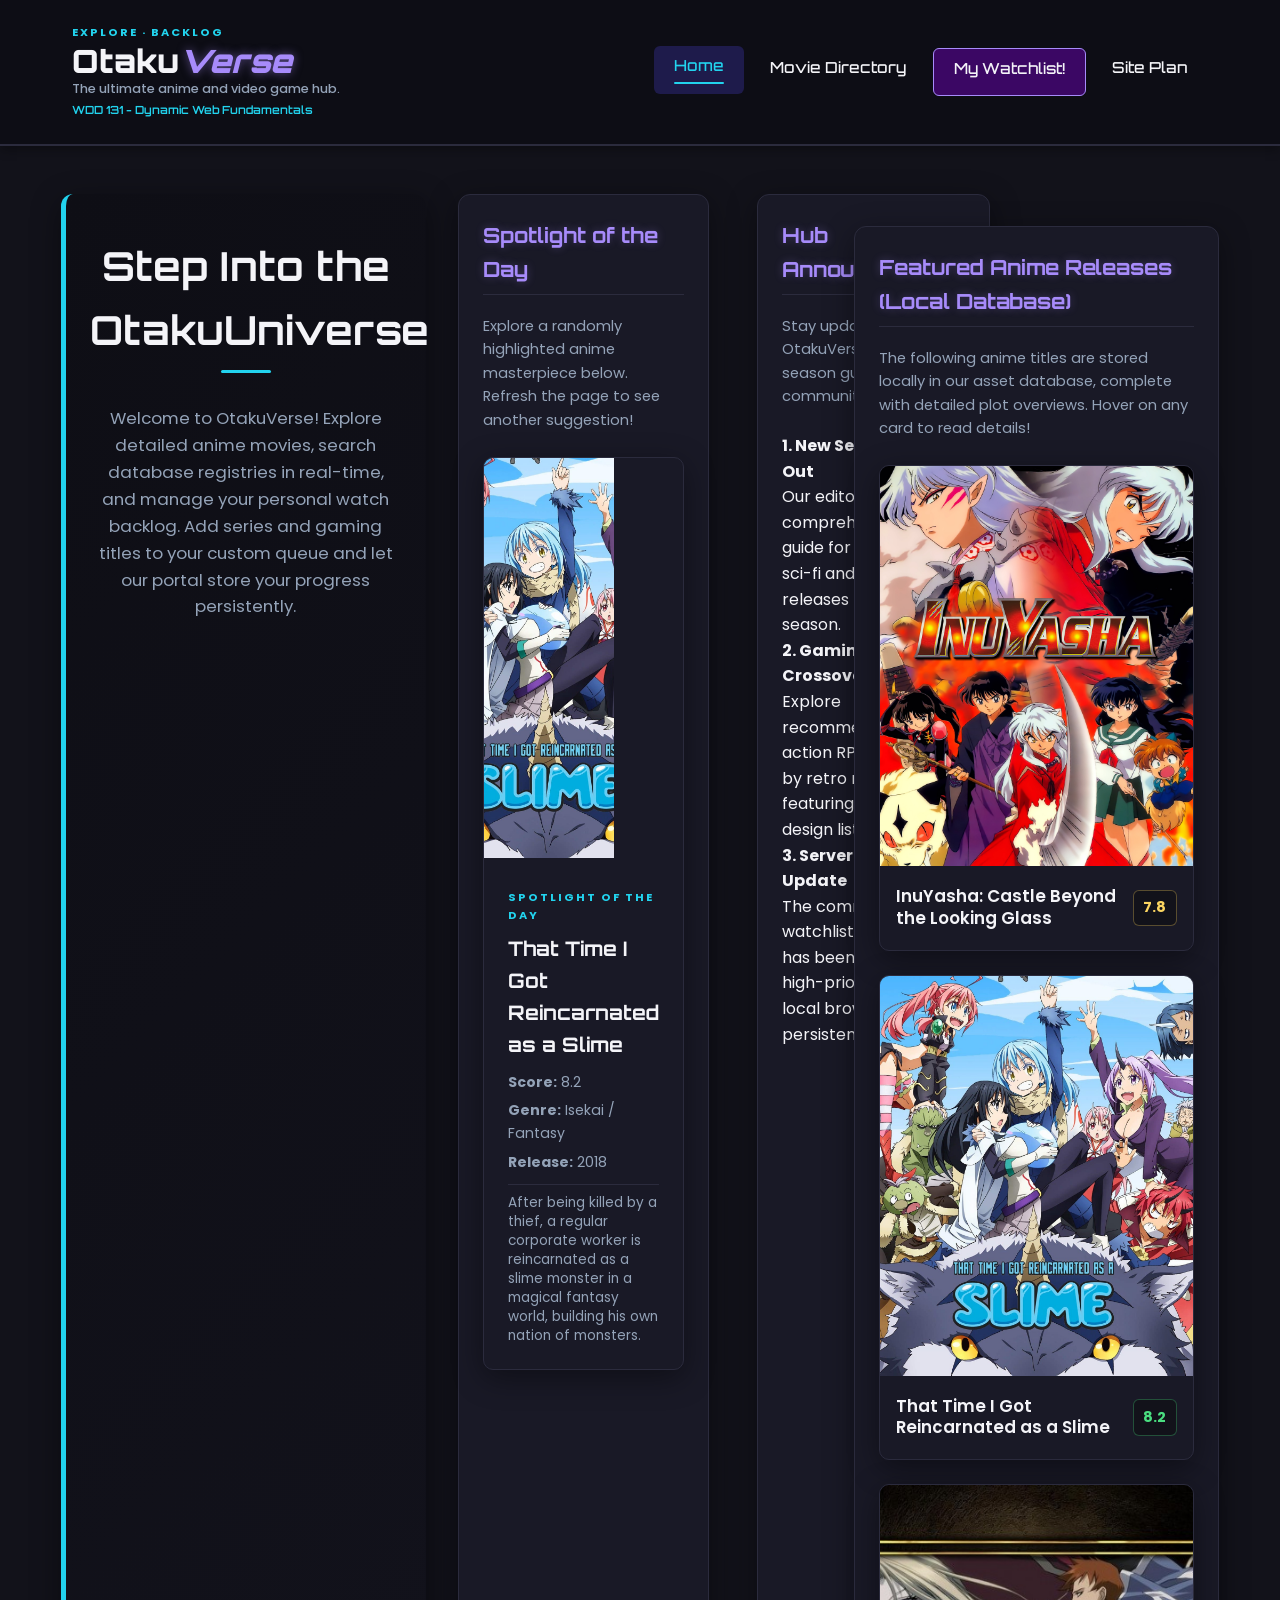
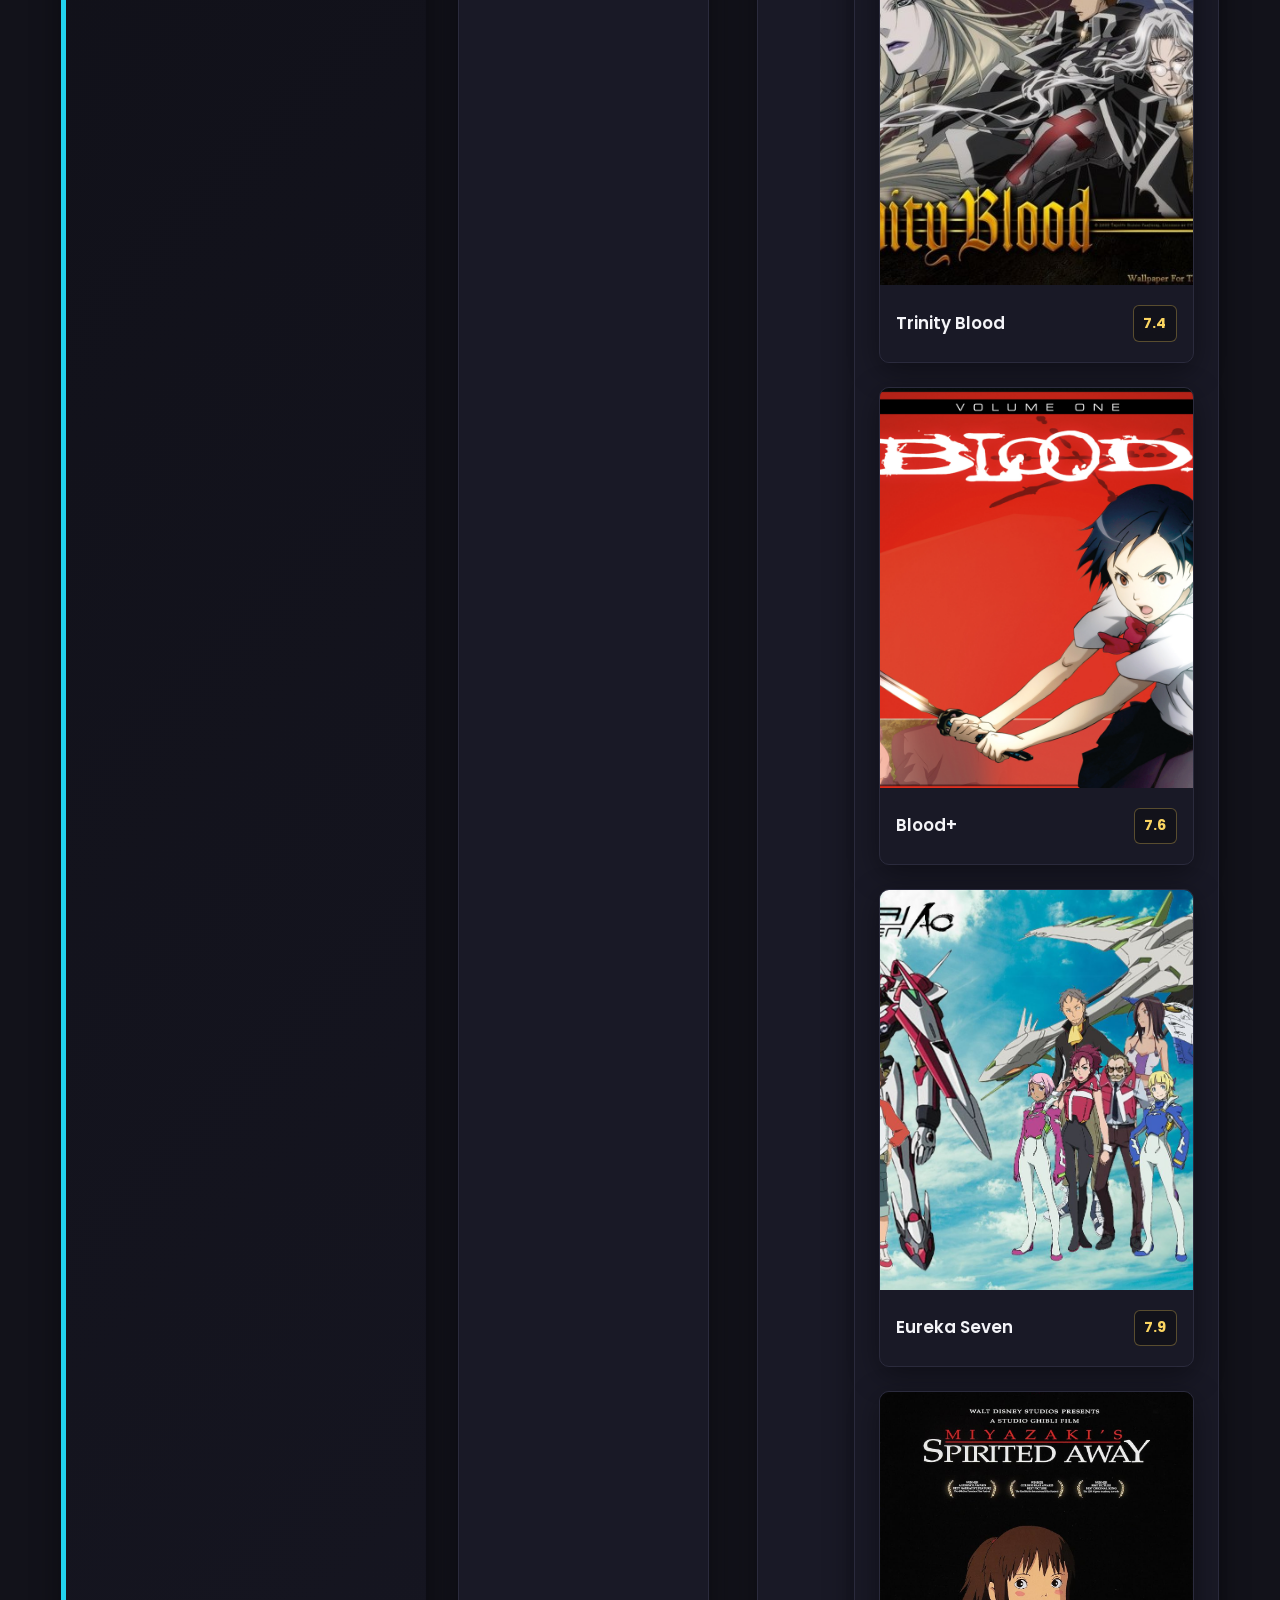
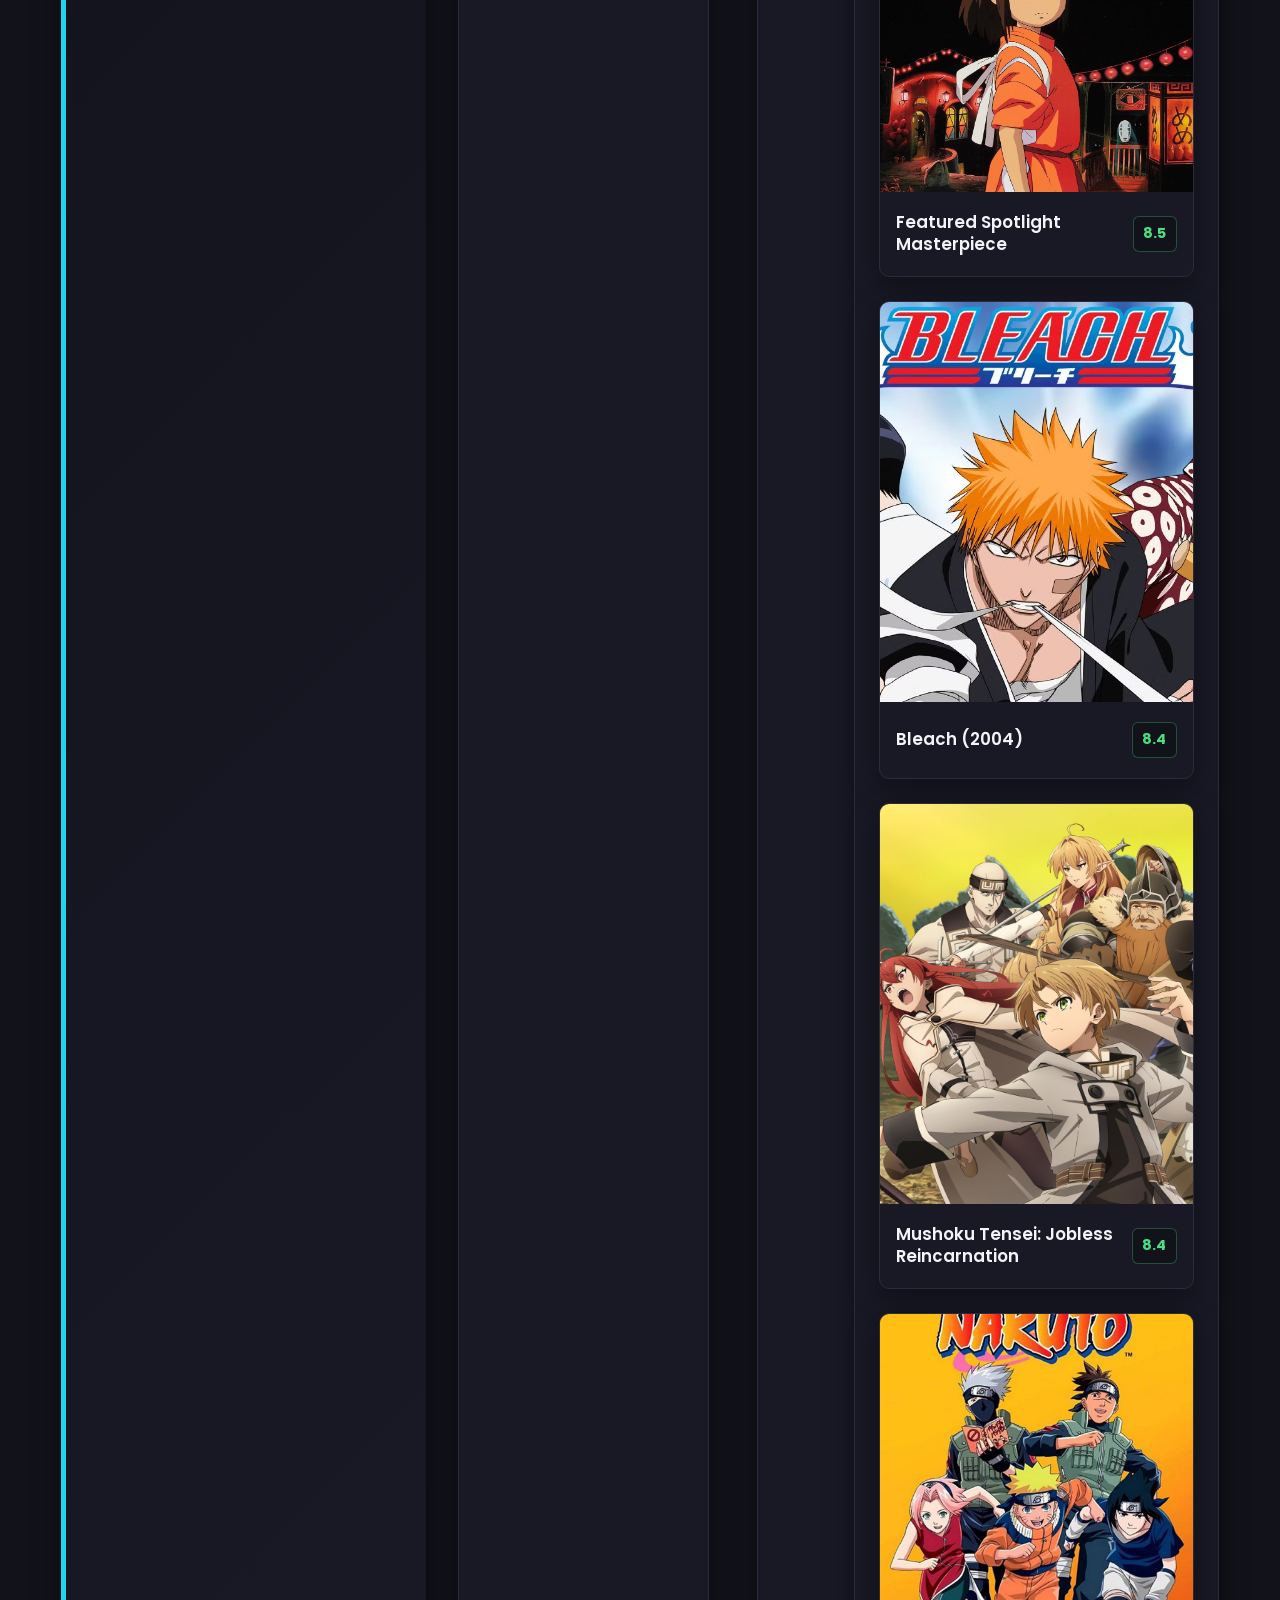
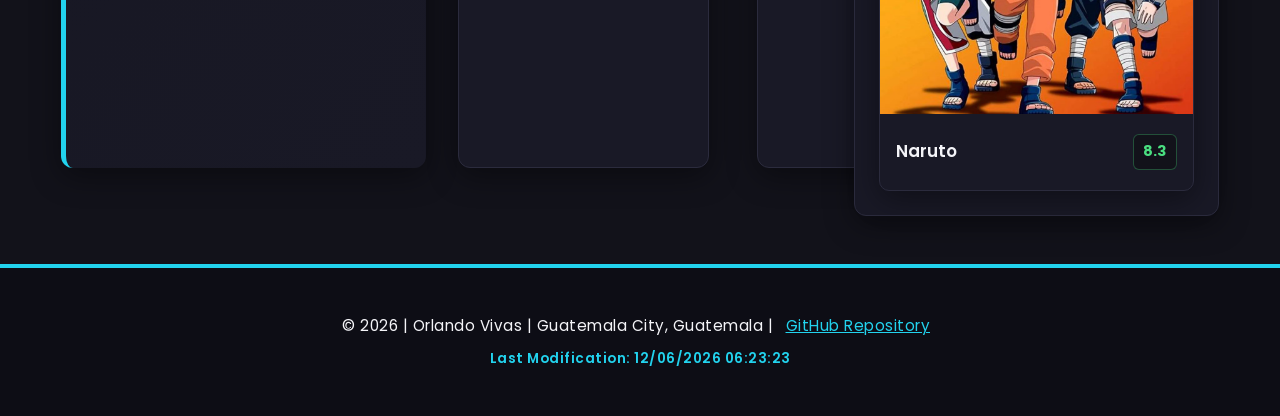
==== project/index.html @ f273596f "Restore final project OtakuVerse files with validation updates" ====
<!DOCTYPE html>
<html lang="en">

<head>
    <meta charset="UTF-8">
    <meta name="viewport" content="width=device-width, initial-scale=1.0">
    <title>OtakuVerse | Home - WDD 131 Dynamic Web Fundamentals - Orlando Vivas</title>
    <meta name="description"
        content="Explore, discover, and organize your favorite anime and gaming titles. Dynamic data search, local recommendations, and a persistent watchlist.">
    <meta name="author" content="Orlando Vivas">

    <!-- Google Fonts Links -->
    <link rel="preconnect" href="https://fonts.googleapis.com">
    <link rel="preconnect" href="https://fonts.gstatic.com" crossorigin>
    <link href="https://fonts.googleapis.com/css2?family=Orbitron:wght@500;700;900&family=Poppins:wght@300;400;500;600;700&display=swap" rel="stylesheet">

    <!-- CSS Stylesheets -->
    <link rel="stylesheet" href="styles/base.css">

    <!-- JavaScript Files -->
    <script src="scripts/getdates.js" defer></script>
    <script src="scripts/home.js" defer></script>
</head>

<body>
    <a class="skip-link" href="#main">Skip to content</a>

    <header class="site-header">
        <div class="header-container">
            <a href="index.html" class="logo-container">
                <p class="eyebrow">Explore &middot; Backlog</p>
                <h1>Otaku<span class="tilt">Verse</span></h1>
                <p class="tagline">The ultimate anime and video game hub.</p>
                <span id="course-title">WDD 131 - Dynamic Web Fundamentals</span>
            </a>

            <button id="menu-btn" aria-label="Toggle navigation menu" aria-expanded="false" aria-controls="site-nav">&#9776;</button>
            <nav id="site-nav" aria-label="Primary Navigation">
                <a href="index.html" class="active">Home</a>
                <a href="directory.html">Movie Directory</a>
                <a href="tracker.html" class="site-nav-cta">My Watchlist!</a>
                <a href="siteplan.html">Site Plan</a>
            </nav>
        </div>
    </header>

    <main id="main">
        <!-- Introduction Hero Panel -->
        <section class="intro-section" aria-labelledby="hero-heading">
            <h2 id="hero-heading">Step Into the OtakuUniverse</h2>
            <p>Welcome to OtakuVerse! Explore detailed anime movies, search database registries in real-time, and manage your personal watch backlog. Add series and gaming titles to your custom queue and let our portal store your progress persistently.</p>
        </section>

        <!-- Home Grid Dashboard -->
        <div class="home-grid">
            <!-- Dynamic Movie of the Day Panel -->
            <section class="section-panel card" aria-labelledby="spotlight-heading">
                <div class="panel-title-wrapper">
                    <h3 class="panel-title" id="spotlight-heading">Spotlight of the Day</h3>
                </div>
                <p class="panel-desc">Explore a randomly highlighted anime masterpiece below. Refresh the page to see another suggestion!</p>
                <div id="featured-anime-container">
                    <!-- Dynamic rendering by scripts/home.js -->
                </div>
            </section>

            <!-- Community / News Panel -->
            <section class="section-panel card" aria-labelledby="news-heading">
                <div class="panel-title-wrapper">
                    <h3 class="panel-title" id="news-heading">Hub Announcements</h3>
                </div>
                <p class="panel-desc">Stay updated with OtakuVerse releases, season guidelines, and community news.</p>
                
                <div class="news-list">
                    <div class="news-card">
                        <h4>1. New Season Guide Out</h4>
                        <p>Our editors compiled a comprehensive review guide for upcoming sci-fi and isekai releases launching this season.</p>
                    </div>

                    <div class="news-card">
                        <h4>2. Gaming Crossovers</h4>
                        <p>Explore recommendations for action RPGs inspired by retro manga, featuring custom level design lists.</p>
                    </div>

                    <div class="news-card">
                        <h4>3. Server System Update</h4>
                        <p>The community watchlist tracker form has been updated with high-priority tags for local browser persistence.</p>
                    </div>
                </div>
            </section>
        </div>

        <!-- Featured Local Gallery Grid Section (using local downloaded images) -->
        <section class="section-panel gallery-panel" aria-labelledby="gallery-heading">
            <div class="panel-title-wrapper">
                <h3 class="panel-title" id="gallery-heading">Featured Anime Releases (Local Database)</h3>
            </div>
            <p class="panel-desc-small">The following anime titles are stored locally in our asset database, complete with detailed plot overviews. Hover on any card to read details!</p>
            
            <div id="recommendations-grid" class="local-gallery-grid">
                <!-- Rendered dynamically by scripts/home.js from local images -->
            </div>
        </section>
    </main>

    <footer class="site-footer">
        <p>&copy; <span id="currentyear"></span> | Orlando Vivas | Guatemala City, Guatemala | <a href="https://github.com/vivaseliezer/wdd131" target="_blank" rel="noopener" class="footer-link">GitHub Repository</a></p>
        <p id="lastModified"></p>
    </footer>
</body>

</html>
---- project/styles/base.css ----
/* OtakuVerse Main Stylesheet - Anime & Gaming Hub Theme */
/* Author: Orlando Vivas */

:root {
    --bg-dark: #12121a;             /* Deep Space Navy */
    --bg-card: #191926;             /* Card Dark Indigo */
    --accent-violet: #a78bfa;       /* Light Neon Violet (for better contrast) */
    --accent-violet-dark: #8b5cf6;  /* Original Neon Violet */
    --accent-cyan: #22d3ee;         /* Cyber Cyan */
    --accent-cyan-hover: #06b6d4;
    --text-white: #f4f4f8;          /* Soft White */
    --text-muted: #94a3b8;          /* Muted grayish text */
    --danger-red: #ef4444;          /* Soft Red for deletes */
    --border-color: #2b2b3d;        /* Subtle Border Indigo */
    --shadow: 0 8px 30px rgba(0, 0, 0, 0.4);
    
    --font-heading: 'Orbitron', sans-serif;
    --font-body: 'Poppins', sans-serif;
    --transition-smooth: all 0.3s cubic-bezier(0.25, 0.8, 0.25, 1);
}

/* Reset and Global Styles */
* {
    box-sizing: border-box;
    margin: 0;
    padding: 0;
}

body {
    font-family: var(--font-body);
    background-color: var(--bg-dark);
    color: var(--text-white);
    line-height: 1.6;
    display: flex;
    flex-direction: column;
    min-height: 100vh;
}

/* Accessibility Skip Link */
.skip-link {
    position: absolute;
    top: -50px;
    left: 0;
    background: var(--accent-cyan);
    color: #12121a;
    padding: 10px;
    z-index: 1001;
    font-family: var(--font-heading);
    font-weight: 700;
    text-decoration: none;
    border-radius: 0 0 6px 0;
    transition: top 0.2s ease;
}

.skip-link:focus {
    top: 0;
}

/* Header Styles */
header.site-header {
    background-color: #0d0d15;
    border-bottom: 2px solid var(--border-color);
    position: relative;
    box-shadow: 0 4px 10px rgba(0, 0, 0, 0.3);
    z-index: 1000;
}

.header-container {
    display: flex;
    justify-content: space-between;
    align-items: center;
    padding: 1rem 1.5rem;
    max-width: 1200px;
    margin: 0 auto;
    width: 100%;
}

.logo-container {
    display: flex;
    flex-direction: column;
    text-decoration: none;
    color: var(--text-white);
}

.eyebrow {
    font-size: 0.7rem;
    font-weight: 700;
    text-transform: uppercase;
    letter-spacing: 2px;
    color: var(--accent-cyan);
    margin-bottom: 0.1rem;
}

header h1 {
    font-family: var(--font-heading);
    font-size: 1.7rem;
    font-weight: 900;
    line-height: 1.1;
}

header h1 span.tilt {
    font-style: italic;
    color: var(--accent-violet);
    text-shadow: 0 0 10px rgba(167, 139, 250, 0.5);
}

.tagline {
    font-size: 0.75rem;
    color: var(--text-muted);
    font-weight: 500;
}

/* Hamburger Button */
#menu-btn {
    background: none;
    border: 1px solid var(--border-color);
    color: var(--accent-cyan);
    font-size: 1.8rem;
    cursor: pointer;
    padding: 0.2rem 0.5rem;
    border-radius: 6px;
    transition: var(--transition-smooth);
    outline: none;
}

#menu-btn:hover, #menu-btn:focus {
    background-color: rgba(34, 211, 238, 0.1);
    border-color: var(--accent-cyan);
}

/* Navigation Drawer */
nav {
    display: none;
    flex-direction: column;
    width: 100%;
    background-color: #07070b;
    border-top: 1px solid var(--border-color);
}

nav.open {
    display: flex;
    animation: slideDown 0.3s ease-out forwards;
}

nav a {
    color: var(--text-white);
    text-decoration: none;
    padding: 1rem 1.5rem;
    font-family: var(--font-heading);
    font-weight: 500;
    font-size: 1rem;
    border-bottom: 1px solid var(--border-color);
    transition: var(--transition-smooth);
}

nav a:hover, nav a.active {
    background-color: #1e1b4b;      /* Solid contrast background instead of transparency */
    color: var(--accent-cyan);
    padding-left: 2rem;
}

/* CTA Highlight on Navigation */
nav a.site-nav-cta {
    color: var(--accent-violet);
}

/* Main Layout */
main {
    flex: 1;
    width: 92%;
    max-width: 1200px;
    margin: 2rem auto;
    padding: 0 10px;
}

main h2 {
    font-family: var(--font-heading);
    font-size: 2.1rem;
    text-align: center;
    color: var(--text-white);
    margin-bottom: 2rem;
    font-weight: 700;
}

main h2::after {
    content: '';
    display: block;
    width: 50px;
    height: 3px;
    background-color: var(--accent-cyan);
    margin: 0.5rem auto 0 auto;
    border-radius: 2px;
}

/* Intro Hero Banner */
.intro-section {
    background: linear-gradient(135deg, #0e0e15, var(--bg-card));
    border-left: 5px solid var(--accent-cyan);
    border-radius: 12px;
    padding: 2.5rem 1.5rem;
    text-align: center;
    margin-bottom: 3rem;
    box-shadow: var(--shadow);
}

.intro-section h3 {
    font-family: var(--font-heading);
    font-size: 1.6rem;
    color: var(--text-white);
    margin-bottom: 0.75rem;
}

.intro-section p {
    font-size: 1.05rem;
    color: var(--text-muted);
    max-width: 800px;
    margin: 0 auto;
}

/* Home Grid Dashboard */
.home-grid {
    display: grid;
    grid-template-columns: 1fr;
    gap: 2.5rem;
    margin-bottom: 3rem;
}

.section-panel {
    background-color: var(--bg-card);
    border-radius: 12px;
    padding: 1.5rem;
    box-shadow: var(--shadow);
    border: 1px solid var(--border-color);
}

.panel-title-wrapper {
    margin-bottom: 1.25rem;
    border-bottom: 1px solid var(--border-color);
    padding-bottom: 0.5rem;
}

.panel-title {
    font-family: var(--font-heading);
    font-size: 1.3rem;
    color: var(--accent-violet);
    text-shadow: 0 0 8px rgba(167, 139, 250, 0.3);
}

.panel-desc {
    margin-bottom: 1.5rem;
    font-size: 0.92rem;
    color: var(--text-muted);
}

.panel-desc-small {
    font-size: 0.92rem;
    color: var(--text-muted);
}

/* Local Gallery Grid (Featured static images) */
.local-gallery-grid {
    display: grid;
    grid-template-columns: repeat(auto-fit, minmax(200px, 1fr));
    gap: 1.5rem;
    margin-top: 1.5rem;
}

/* Spotlight layout classes replacing inline styles */
.spotlight-card {
    border-left: 5px solid var(--accent-cyan);
    flex-direction: row;
    height: auto;
}

.spotlight-img-container {
    width: 40%;
    min-width: 130px;
    flex-shrink: 0;
}

.spotlight-img {
    height: 100%;
    width: 100%;
    object-fit: cover;
}

.spotlight-caption {
    padding: 1.5rem;
    display: flex;
    flex-direction: column;
    justify-content: center;
    gap: 0.4rem;
    flex-grow: 1;
}

.spotlight-title {
    font-family: var(--font-heading);
    font-size: 1.25rem;
    color: var(--text-white);
    margin-bottom: 0.2rem;
}

.spotlight-detail {
    font-size: 0.88rem;
    color: var(--text-muted);
}

.spotlight-desc {
    font-size: 0.85rem;
    color: var(--text-muted);
    line-height: 1.4;
    border-top: 1px solid var(--border-color);
    padding-top: 0.5rem;
    margin-top: 0.25rem;
}

/* Movie Card layout & hover transitions */
.movie {
    background-color: var(--bg-card);
    box-shadow: var(--shadow);
    border-radius: 10px;
    overflow: hidden;
    position: relative;
    display: flex;
    flex-direction: column;
    border: 1px solid var(--border-color);
    transition: var(--transition-smooth);
}

.movie:hover {
    transform: translateY(-8px);
    border-color: rgba(34, 211, 238, 0.4);
}

.movie img {
    width: 100%;
    height: 400px;
    object-fit: cover;
    background-color: var(--bg-dark);
}

.movie-info {
    display: flex;
    justify-content: space-between;
    align-items: center;
    padding: 1.25rem 1rem;
    color: var(--text-white);
    gap: 0.5rem;
    flex-grow: 1;
}

.movie-info h3 {
    font-size: 1.05rem;
    font-weight: 600;
    margin: 0;
    line-height: 1.3;
}

.movie-info span {
    background-color: var(--bg-dark);
    padding: 0.35rem 0.6rem;
    border-radius: 6px;
    font-weight: 700;
    font-size: 0.9rem;
    flex-shrink: 0;
}

/* Vote Average Badge colors */
.movie-info span.green {
    color: #4ade80;
    border: 1px solid rgba(74, 222, 128, 0.3);
}
.movie-info span.orange {
    color: #fbd561;
    border: 1px solid rgba(251, 213, 97, 0.3);
}
.movie-info span.red {
    color: #f87171;
    border: 1px solid rgba(248, 113, 113, 0.3);
}

/* Slide Up Overview Block */
.overview {
    position: absolute;
    top: 0;
    right: 0;
    left: 0;
    bottom: 0;
    background-color: rgba(25, 25, 38, 0.98);
    padding: 2rem 1.5rem;
    transform: translateY(100%);
    transition: transform 0.35s cubic-bezier(0.25, 0.8, 0.25, 1);
    max-width: 100%;
    overflow: auto;
    border-bottom: 2px solid var(--accent-cyan);
}

.movie:hover .overview {
    transform: translateY(0);
}

.overview h2 {
    font-family: var(--font-heading);
    font-size: 1.2rem;
    text-align: left;
    color: var(--accent-cyan);
    margin-bottom: 0.75rem;
}

.overview h2::after {
    display: none;
}

.overview p {
    font-size: 0.92rem;
    color: var(--text-white);
    line-height: 1.5;
}

/* Directory search input header style */
header.explorer-header {
    background-color: var(--bg-card);
    padding: 1.5rem;
    border-radius: 12px;
    border: 1px solid var(--border-color);
    box-shadow: var(--shadow);
    margin-bottom: 2.5rem;
    display: flex;
    justify-content: center;
}

form#form {
    width: 100%;
    max-width: 500px;
}

.search {
    width: 100%;
    padding: 0.8rem 1.5rem;
    border-radius: 50px;
    border: 2px solid var(--border-color);
    background-color: var(--bg-dark);
    font-family: inherit;
    color: var(--text-white);
    font-size: 1rem;
    outline: none;
    transition: var(--transition-smooth);
}

.search::placeholder {
    color: var(--text-muted);
}

.search:focus {
    border-color: var(--accent-cyan);
    box-shadow: 0 0 12px rgba(34, 211, 238, 0.25);
}

/* Dynamic movie search grid */
#main {
    display: grid;
    grid-template-columns: repeat(auto-fit, minmax(280px, 1fr));
    gap: 2rem;
}

/* Watchlist Layout */
.tracker-layout {
    display: grid;
    grid-template-columns: 1fr;
    gap: 2.5rem;
    align-items: start;
}

/* Custom Watchlist Form */
.form-panel {
    background-color: var(--bg-card);
    border-radius: 12px;
    padding: 2rem;
    box-shadow: var(--shadow);
    border: 1px solid var(--border-color);
}

.form-panel h3 {
    font-family: var(--font-heading);
    font-size: 1.25rem;
    color: var(--accent-violet);
    margin-bottom: 1.5rem;
    border-bottom: 1px solid var(--border-color);
    padding-bottom: 0.5rem;
}

.form-group {
    margin-bottom: 1.25rem;
}

.form-group label {
    display: block;
    font-size: 0.9rem;
    font-weight: 500;
    color: var(--text-white);
    margin-bottom: 0.4rem;
}

.form-control {
    width: 100%;
    padding: 0.8rem;
    border-radius: 8px;
    border: 1px solid var(--border-color);
    background-color: var(--bg-dark);
    color: var(--text-white);
    font-family: var(--font-body);
    font-size: 0.95rem;
    outline: none;
    transition: var(--transition-smooth);
}

.form-control:focus {
    border-color: var(--accent-cyan);
    box-shadow: 0 0 10px rgba(34, 211, 238, 0.2);
}

.btn {
    display: inline-block;
    width: 100%;
    background-color: var(--accent-cyan);
    color: #12121a;
    border: none;
    padding: 0.85rem;
    border-radius: 8px;
    cursor: pointer;
    font-family: var(--font-heading);
    font-weight: 700;
    font-size: 0.95rem;
    text-align: center;
    transition: var(--transition-smooth);
}

.btn:hover {
    background-color: var(--accent-cyan-hover);
    transform: translateY(-1px);
    box-shadow: 0 4px 15px rgba(34, 211, 238, 0.35);
}

/* User Registered Watchlist List Cards */
.watchlist-section {
    display: flex;
    flex-direction: column;
    gap: 1.25rem;
}

.watchlist-card {
    background-color: var(--bg-card);
    border-radius: 12px;
    padding: 1.5rem;
    box-shadow: var(--shadow);
    border: 1px solid var(--border-color);
    display: flex;
    justify-content: space-between;
    align-items: center;
    gap: 1rem;
    transition: var(--transition-smooth);
    border-left: 5px solid var(--accent-violet);
}

.watchlist-card:hover {
    box-shadow: var(--shadow);
    border-color: rgba(139, 92, 246, 0.3);
}

.watchlist-info h4 {
    font-family: var(--font-heading);
    font-size: 1.15rem;
    color: var(--text-white);
    margin-bottom: 0.25rem;
    font-weight: 700;
}

.priority-badge {
    display: inline-block;
    font-size: 0.75rem;
    font-weight: 700;
    padding: 0.15rem 0.5rem;
    border-radius: 4px;
    margin-bottom: 0.5rem;
    text-transform: uppercase;
}

.priority-badge.high {
    background-color: rgba(239, 68, 68, 0.15);
    color: #f87171;
}

.priority-badge.medium {
    background-color: rgba(251, 213, 97, 0.15);
    color: #fbd561;
}

.priority-badge.low {
    background-color: rgba(74, 222, 128, 0.15);
    color: #4ade80;
}

.watchlist-details {
    font-size: 0.9rem;
    color: var(--text-muted);
}

.watchlist-details strong {
    color: var(--text-white);
}

.remove-btn {
    background-color: transparent;
    color: var(--danger-red);
    border: 1px solid var(--danger-red);
    border-radius: 8px;
    padding: 0.5rem 0.9rem;
    cursor: pointer;
    font-family: var(--font-body);
    font-weight: 600;
    font-size: 0.85rem;
    transition: var(--transition-smooth);
}

.remove-btn:hover {
    background-color: var(--danger-red);
    color: var(--text-white);
    box-shadow: 0 2px 8px rgba(239, 68, 68, 0.25);
}

.empty-message {
    text-align: center;
    padding: 3.5rem 1.5rem;
    background-color: rgba(9, 9, 15, 0.5);
    border: 2px dashed var(--border-color);
    border-radius: 12px;
    color: var(--text-muted);
    font-size: 1.05rem;
}

/* Footer Styles */
footer.site-footer {
    background-color: #0d0d15;
    color: var(--text-white);
    text-align: center;
    padding: 2.5rem 1rem;
    margin-top: auto;
    border-top: 4px solid var(--accent-cyan);
    font-size: 0.95rem;
}

footer.site-footer p {
    margin: 0.4rem 0;
    letter-spacing: 0.5px;
}

#lastModified {
    color: var(--accent-cyan);
    font-weight: 600;
    font-size: 0.85rem;
    margin-top: 0.6rem;
}

/* Menu slide down animation */
@keyframes slideDown {
    from {
        opacity: 0;
        transform: translateY(-8px);
    }
    to {
        opacity: 1;
        transform: translateY(0);
    }
}

/* Desktop Stylesheet (Tablet/Desktop Viewport) */
@media (min-width: 48rem) {
    .header-container {
        padding: 1.5rem 2rem;
    }

    header h1 {
        font-size: 2rem;
    }

    .tagline {
        font-size: 0.8rem;
    }

    #menu-btn {
        display: none;
    }

    nav {
        display: flex !important;
        flex-direction: row;
        width: auto;
        background-color: transparent;
        border-top: none;
    }

    nav a {
        padding: 0.5rem 1.25rem;
        margin-left: 0.4rem;
        border-bottom: 2px solid transparent;
        border-radius: 6px;
        font-size: 0.95rem;
    }

    nav a:hover, nav a.active {
        background-color: #1e1b4b;      /* Solid contrast background instead of transparency */
        color: var(--accent-cyan);
        padding-left: 1.25rem;
        transform: translateY(-2px);
    }

    nav a::after {
        content: '';
        display: block;
        width: 0;
        height: 2px;
        background: var(--accent-cyan);
        transition: var(--transition-smooth);
        margin-top: 4px;
        border-radius: 2px;
    }

    nav a:hover::after, nav a.active::after {
        width: 100%;
    }

    /* CTA highlight border on Desktop */
    nav a.site-nav-cta {
        border: 1px solid var(--accent-violet);
        background-color: #3b0764;      /* Solid purple color instead of light translucent background */
        padding: 0.5rem 1.25rem;
        color: var(--text-white);
    }
    nav a.site-nav-cta:hover {
        background-color: var(--accent-violet);
        color: var(--text-white) !important;
        box-shadow: 0 0 10px rgba(167, 139, 250, 0.4);
    }
    nav a.site-nav-cta::after {
        display: none;
    }

    main {
        margin: 3rem auto;
    }

    main h2 {
        font-size: 2.5rem;
    }

    /* Home grid layout */
    .home-grid {
        grid-template-columns: 1.3fr 1fr;
        gap: 3rem;
    }

    /* Watchlist Form + List side by side */
    .tracker-layout {
        grid-template-columns: 1fr 1.6fr;
        gap: 3rem;
    }
}

/* Validation Styling (Removing Inline Styles) */
#course-title {
    display: block;
    font-size: 0.7rem;
    color: var(--accent-cyan);
    font-weight: 600;
    margin-top: 0.2rem;
    font-family: var(--font-heading);
}

.gallery-panel {
    margin-top: 2rem;
}

.site-footer a.footer-link {
    color: var(--accent-cyan);
    text-decoration: underline;
    margin: 0 0.5rem;
    transition: var(--transition-smooth);
}

.site-footer a.footer-link:hover {
    color: var(--accent-violet);
}
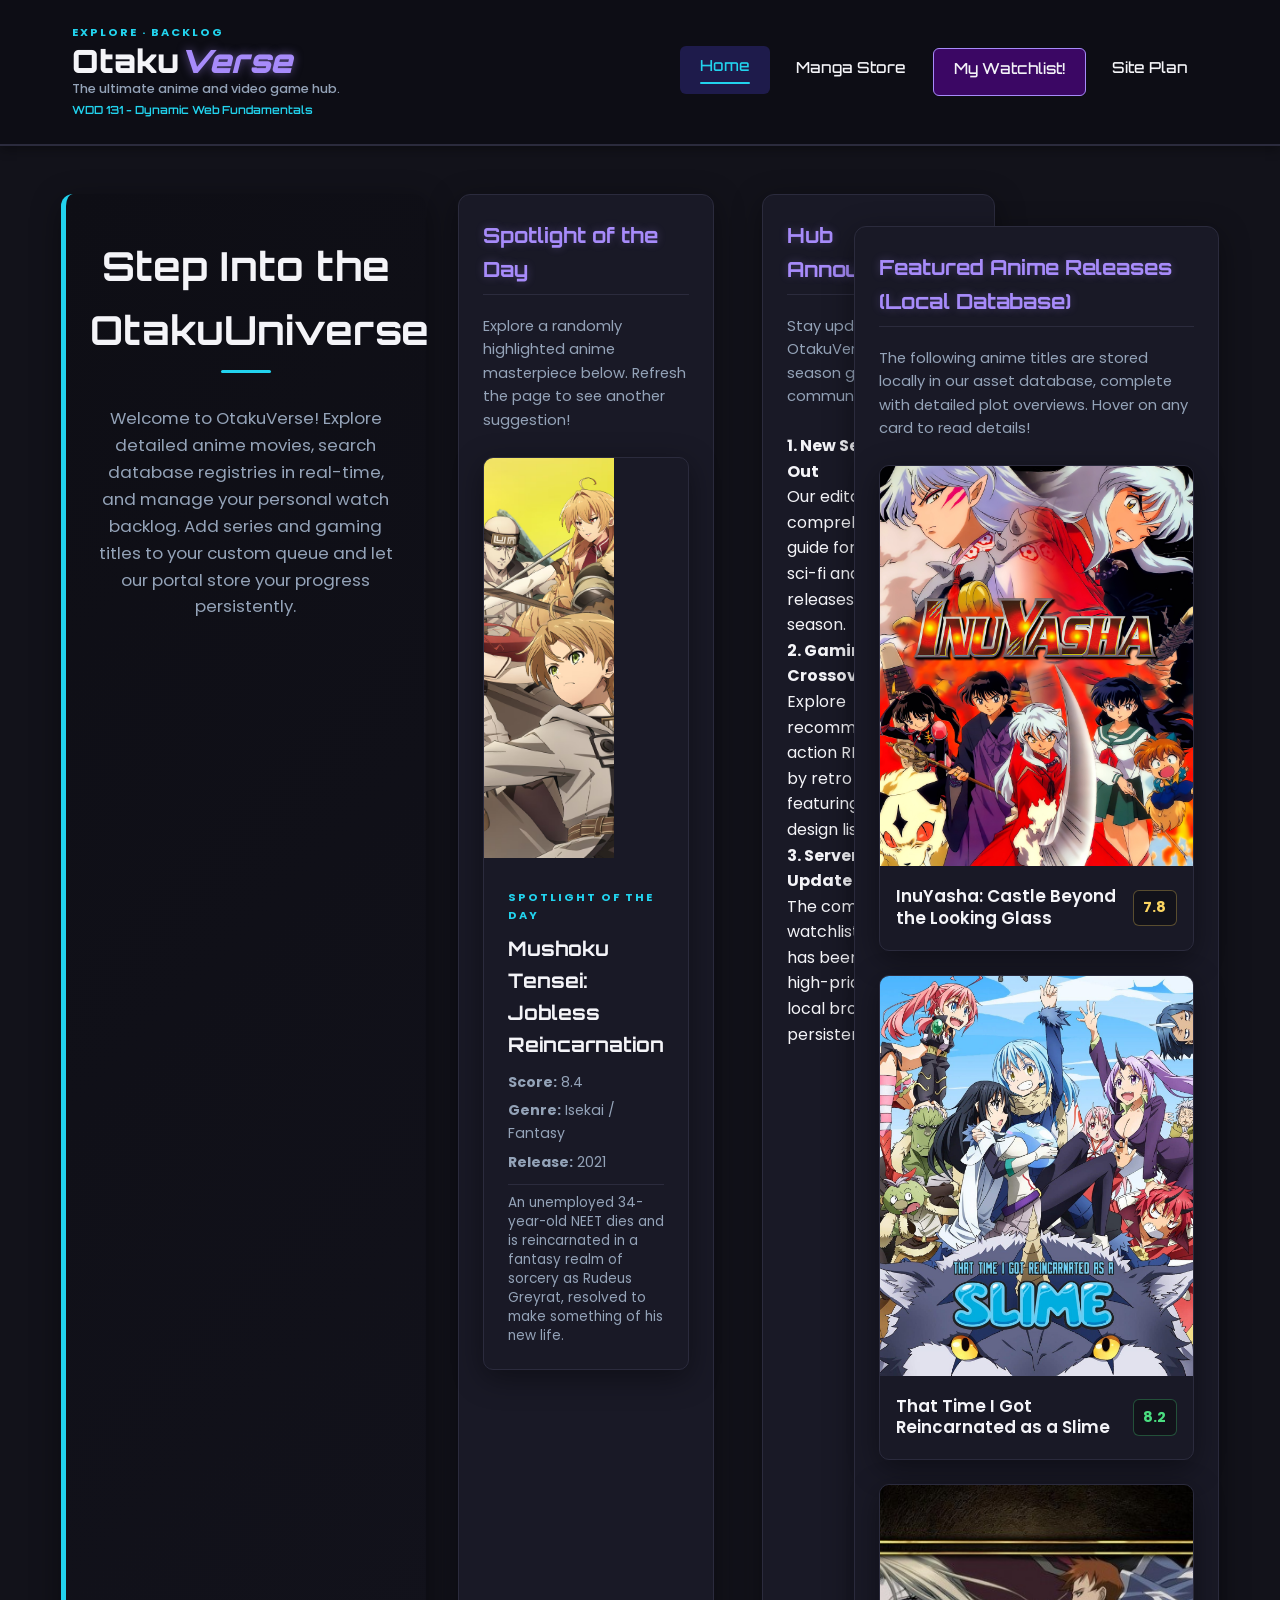
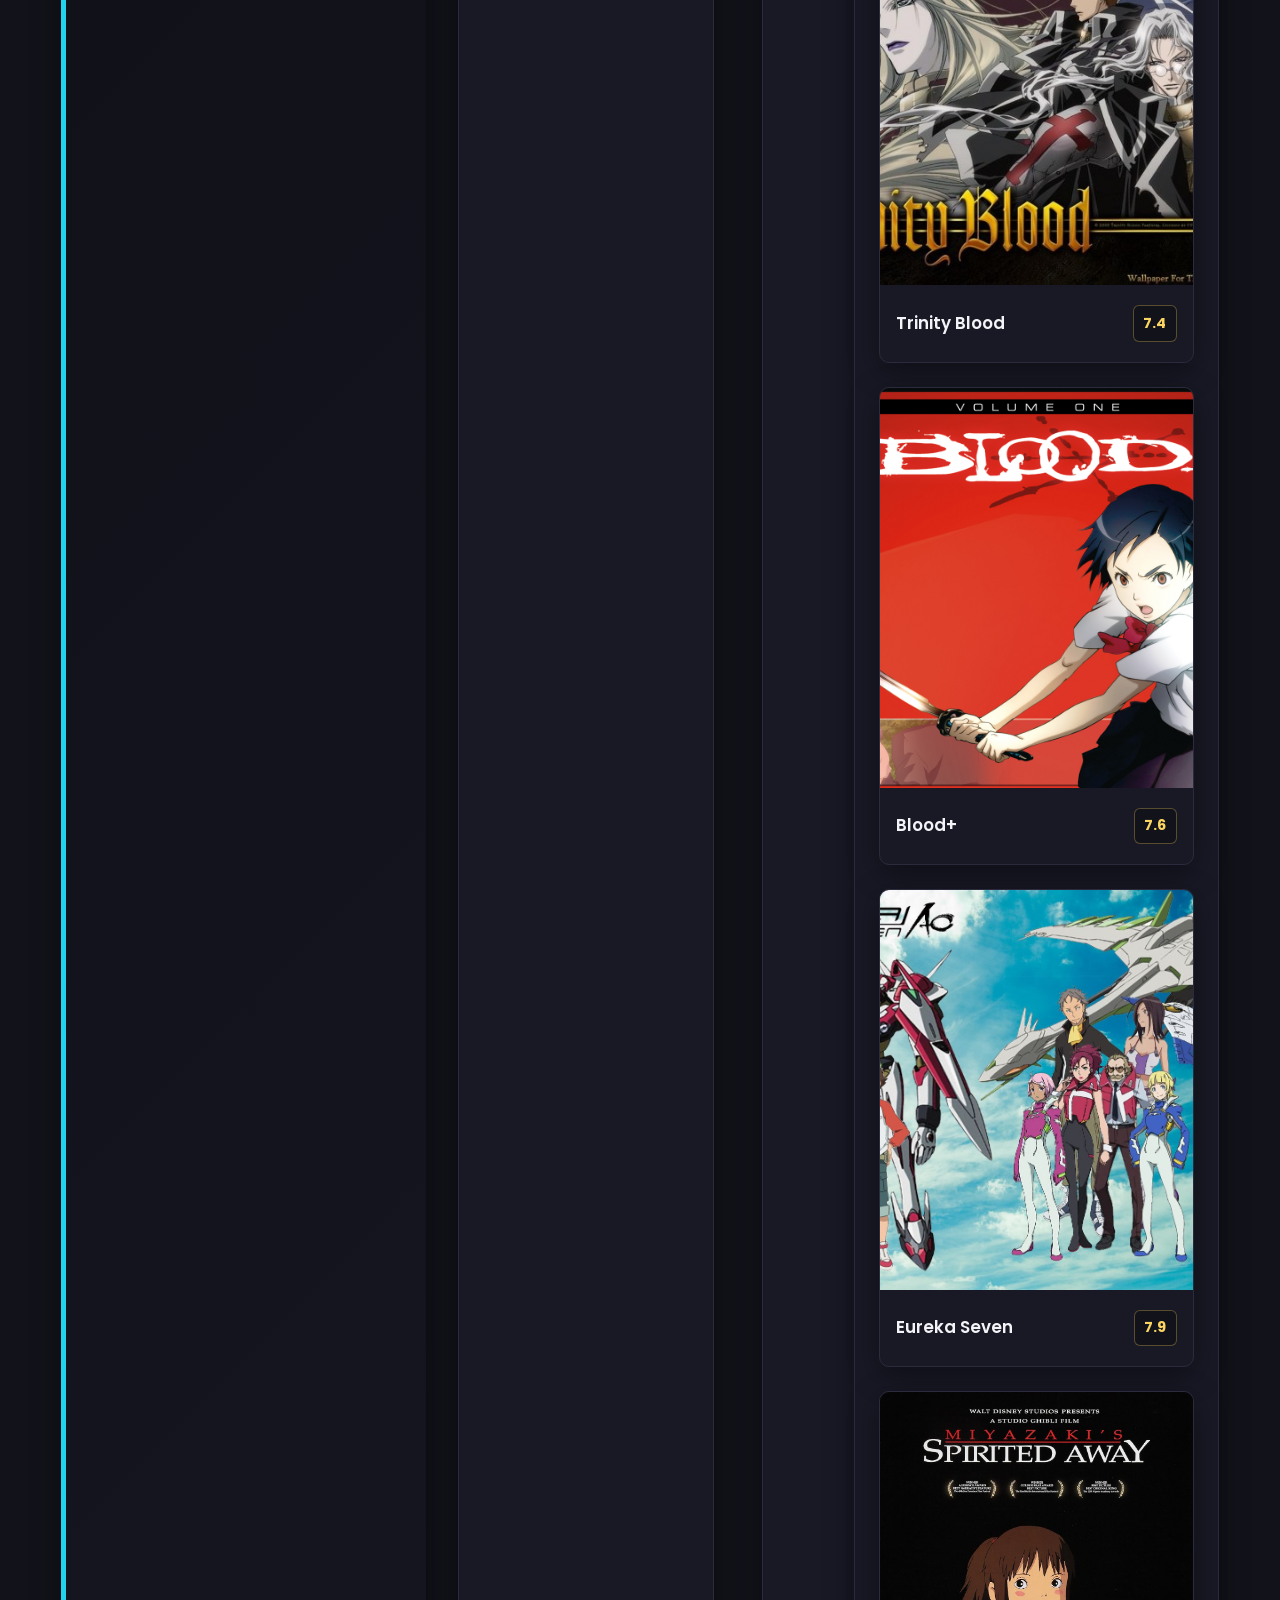
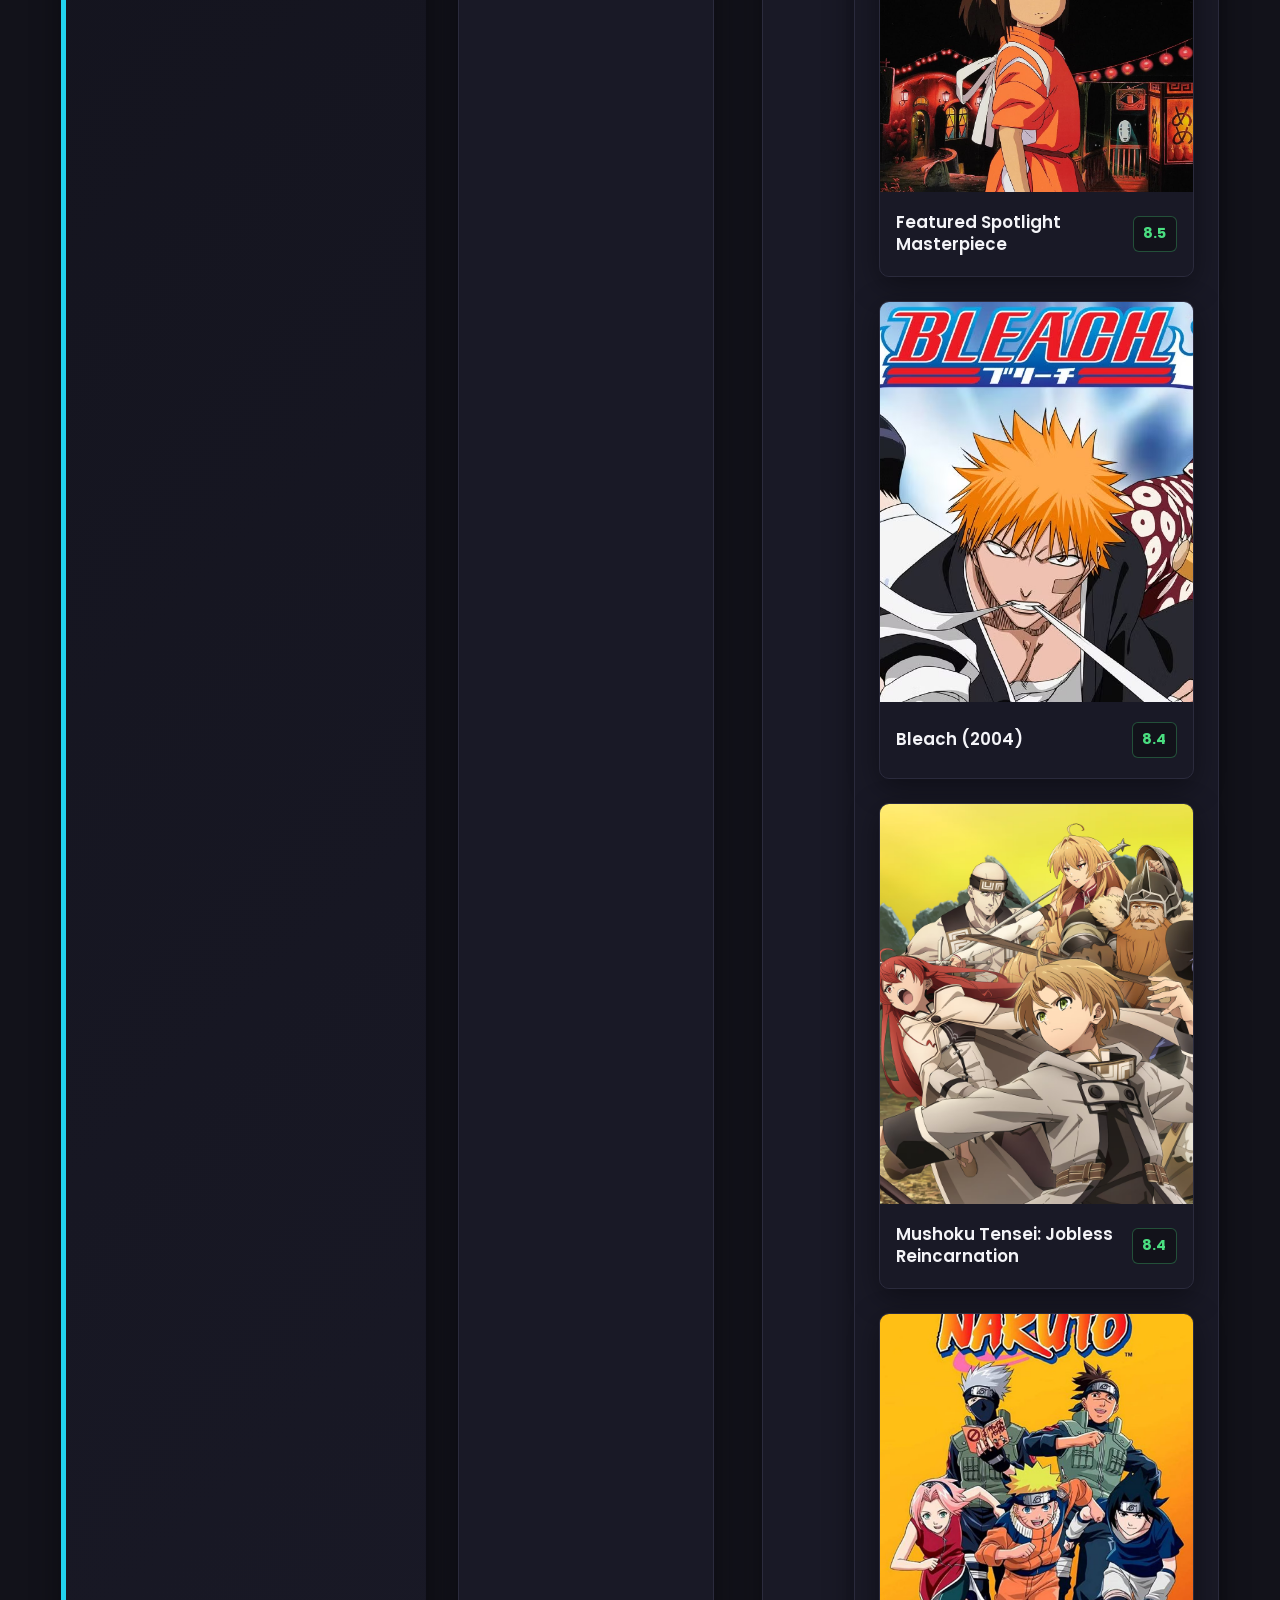
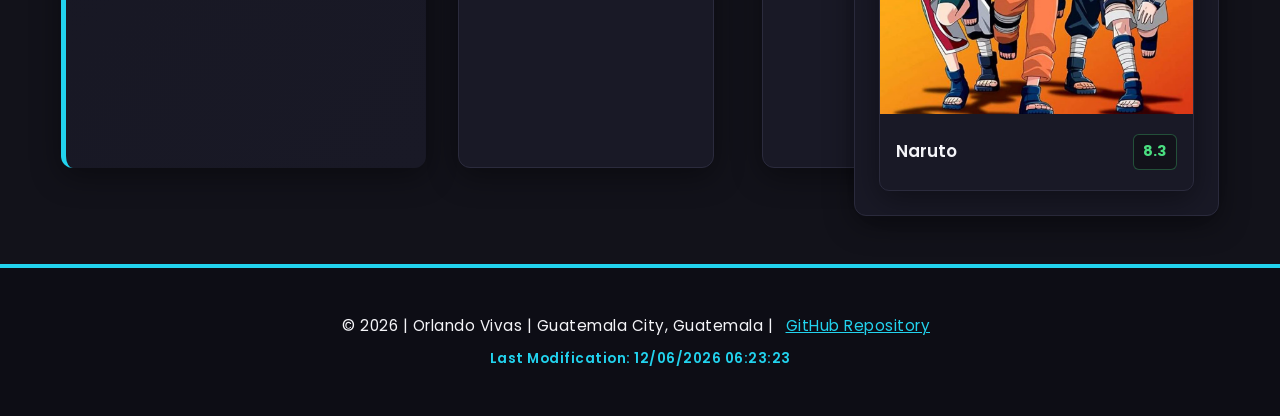
==== commit 16f52983: "Refactor movie search to Manga Store & Catalog with genre filtering and price/rating sorting" ====
--- a/project/index.html
+++ b/project/index.html
@@ -37,7 +37,7 @@
             <button id="menu-btn" aria-label="Toggle navigation menu" aria-expanded="false" aria-controls="site-nav">&#9776;</button>
             <nav id="site-nav" aria-label="Primary Navigation">
                 <a href="index.html" class="active">Home</a>
-                <a href="directory.html">Movie Directory</a>
+                <a href="directory.html">Manga Store</a>
                 <a href="tracker.html" class="site-nav-cta">My Watchlist!</a>
                 <a href="siteplan.html">Site Plan</a>
             </nav>
--- a/project/styles/base.css
+++ b/project/styles/base.css
@@ -790,3 +790,141 @@
 .site-footer a.footer-link:hover {
     color: var(--accent-violet);
 }
+
+/* Manga Catalog Filter & Controls Styling */
+.catalog-controls {
+    display: flex;
+    flex-wrap: wrap;
+    justify-content: space-between;
+    align-items: center;
+    gap: 1rem;
+    padding: 1.5rem;
+    background-color: var(--bg-card);
+    border-bottom: 2px solid var(--border-color);
+}
+
+.sort-wrapper {
+    display: flex;
+    align-items: center;
+    gap: 0.5rem;
+    font-family: var(--font-heading);
+    font-size: 0.9rem;
+    color: var(--text-white);
+}
+
+.sort-dropdown {
+    background-color: var(--bg-dark);
+    color: var(--text-white);
+    border: 1px solid var(--border-color);
+    padding: 0.4rem 0.8rem;
+    border-radius: 6px;
+    font-family: var(--font-body);
+    outline: none;
+    cursor: pointer;
+    transition: var(--transition-smooth);
+}
+
+.sort-dropdown:focus {
+    border-color: var(--accent-cyan);
+}
+
+.filter-bar-container {
+    padding: 1rem 1.5rem;
+    display: flex;
+    justify-content: center;
+}
+
+.filter-bar {
+    display: flex;
+    flex-wrap: wrap;
+    gap: 0.5rem;
+    justify-content: center;
+}
+
+.filter-btn {
+    background-color: var(--bg-card);
+    color: var(--text-muted);
+    border: 1px solid var(--border-color);
+    padding: 0.4rem 1rem;
+    border-radius: 20px;
+    font-family: var(--font-body);
+    font-size: 0.85rem;
+    font-weight: 500;
+    cursor: pointer;
+    transition: var(--transition-smooth);
+}
+
+.filter-btn:hover, .filter-btn.active {
+    background-color: var(--accent-violet);
+    color: var(--text-white);
+    border-color: var(--accent-violet);
+    box-shadow: 0 2px 8px rgba(167, 139, 250, 0.3);
+}
+
+.manga-details-strip {
+    display: flex;
+    justify-content: space-between;
+    align-items: center;
+    padding: 0 1rem;
+    margin-top: 0.25rem;
+}
+
+.manga-price {
+    color: var(--accent-cyan);
+    font-family: var(--font-heading);
+    font-weight: 700;
+    font-size: 1.05rem;
+}
+
+.manga-author {
+    color: var(--text-muted);
+    font-size: 0.8rem;
+}
+
+.manga-action-container {
+    padding: 0.8rem 1rem 1rem 1rem;
+}
+
+.add-to-watchlist-btn {
+    width: 100%;
+    padding: 0.5rem;
+    font-size: 0.85rem;
+    text-align: center;
+}
+
+.manga-genre-badge {
+    display: inline-block;
+    background-color: rgba(34, 211, 238, 0.15);
+    color: var(--accent-cyan);
+    font-size: 0.7rem;
+    font-weight: 700;
+    padding: 0.15rem 0.4rem;
+    border-radius: 4px;
+    margin-top: 0.5rem;
+    letter-spacing: 0.5px;
+}
+
+/* Toast Notification */
+.toast {
+    position: fixed;
+    bottom: 2rem;
+    right: 2rem;
+    background-color: var(--accent-violet);
+    color: var(--text-white);
+    padding: 0.8rem 1.5rem;
+    border-radius: 8px;
+    box-shadow: 0 4px 12px rgba(0, 0, 0, 0.3);
+    font-family: var(--font-heading);
+    font-size: 0.9rem;
+    font-weight: 600;
+    z-index: 1000;
+    opacity: 0;
+    transform: translateY(1rem);
+    transition: opacity 0.3s ease, transform 0.3s ease;
+    pointer-events: none;
+}
+
+.toast.show {
+    opacity: 1;
+    transform: translateY(0);
+}
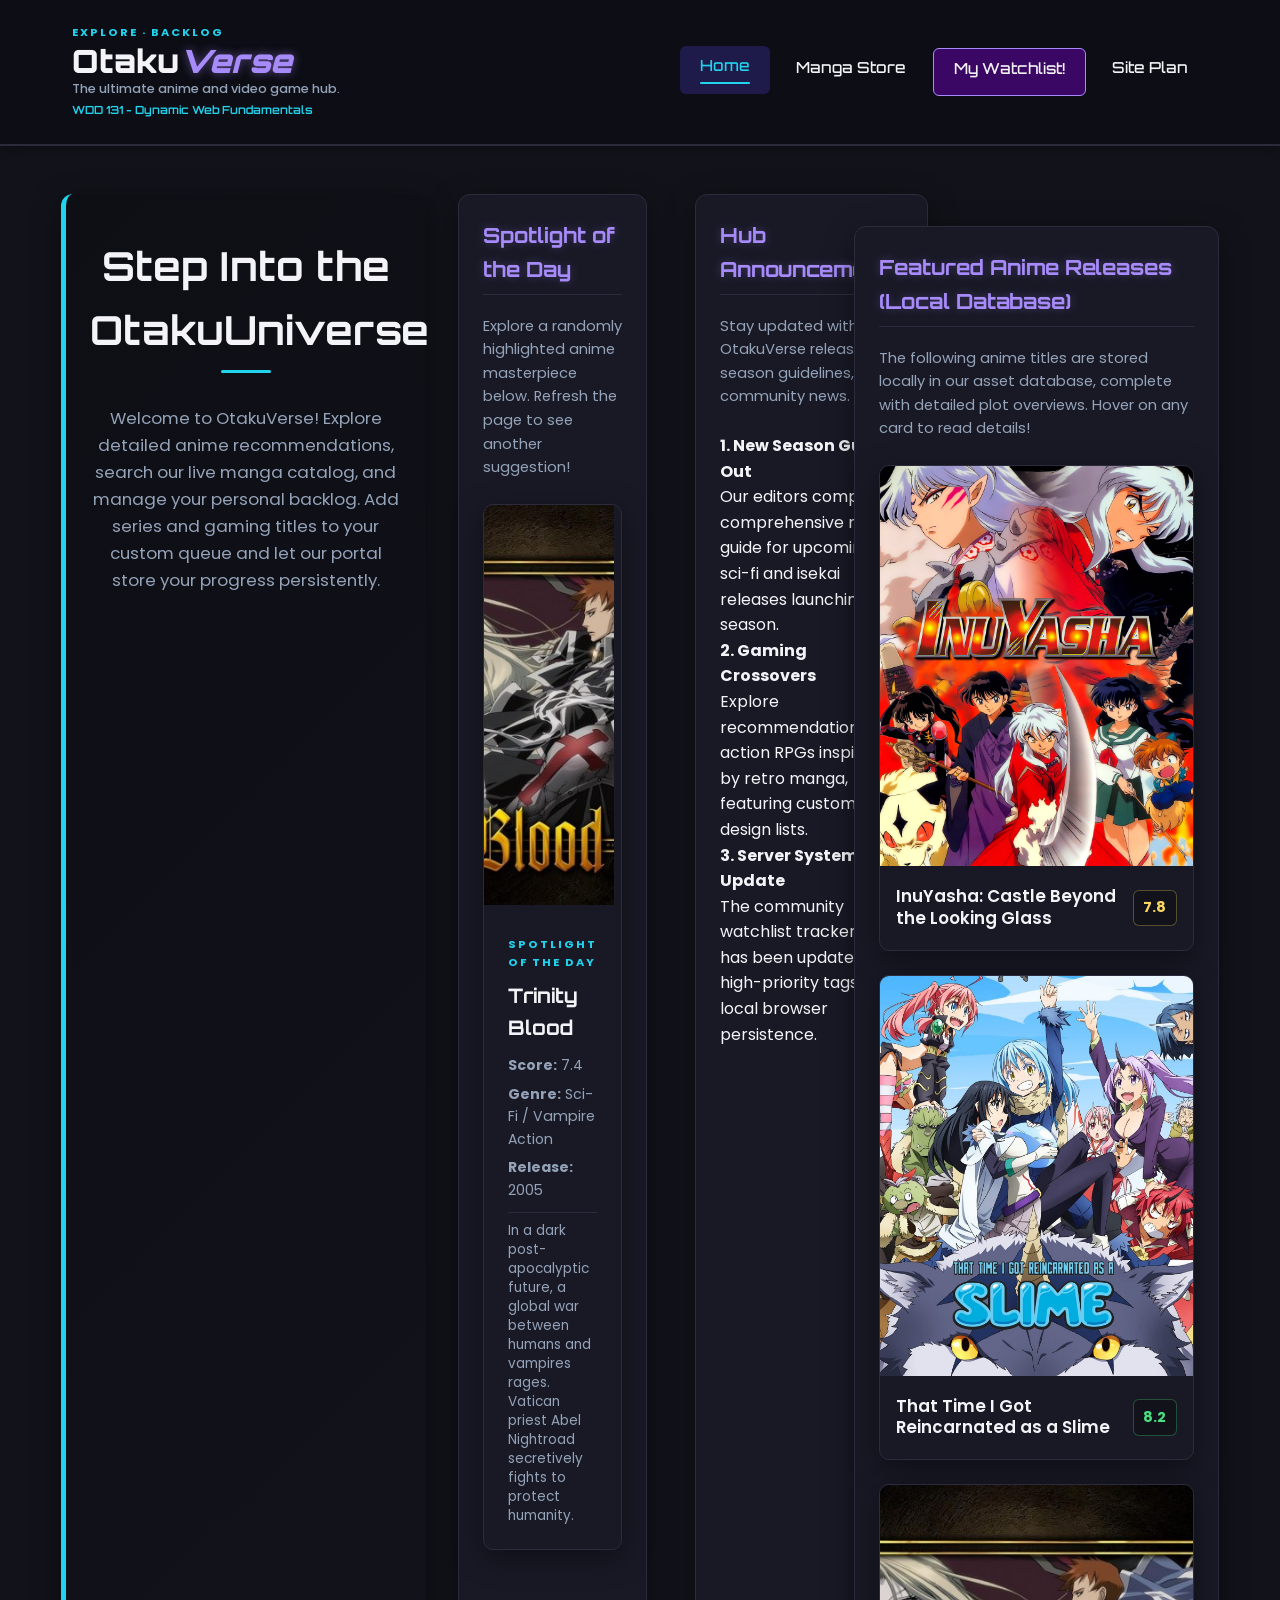
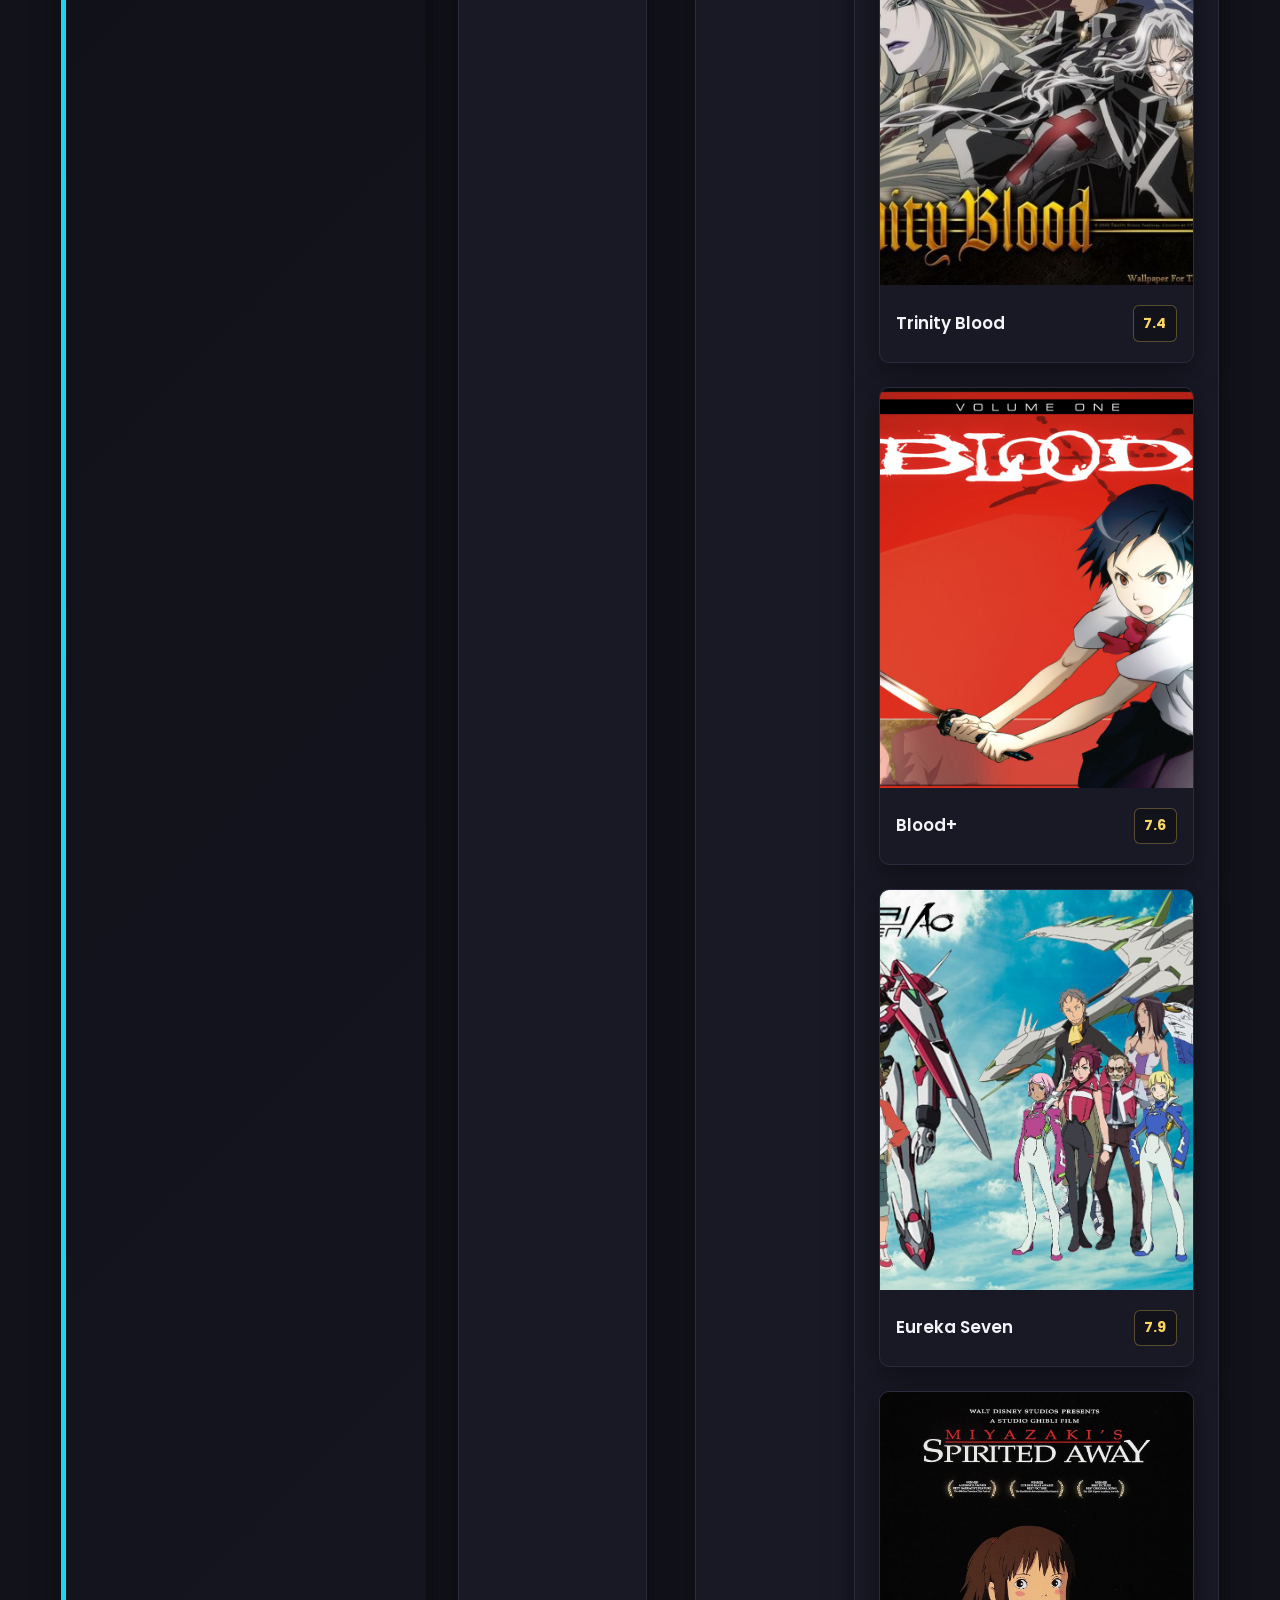
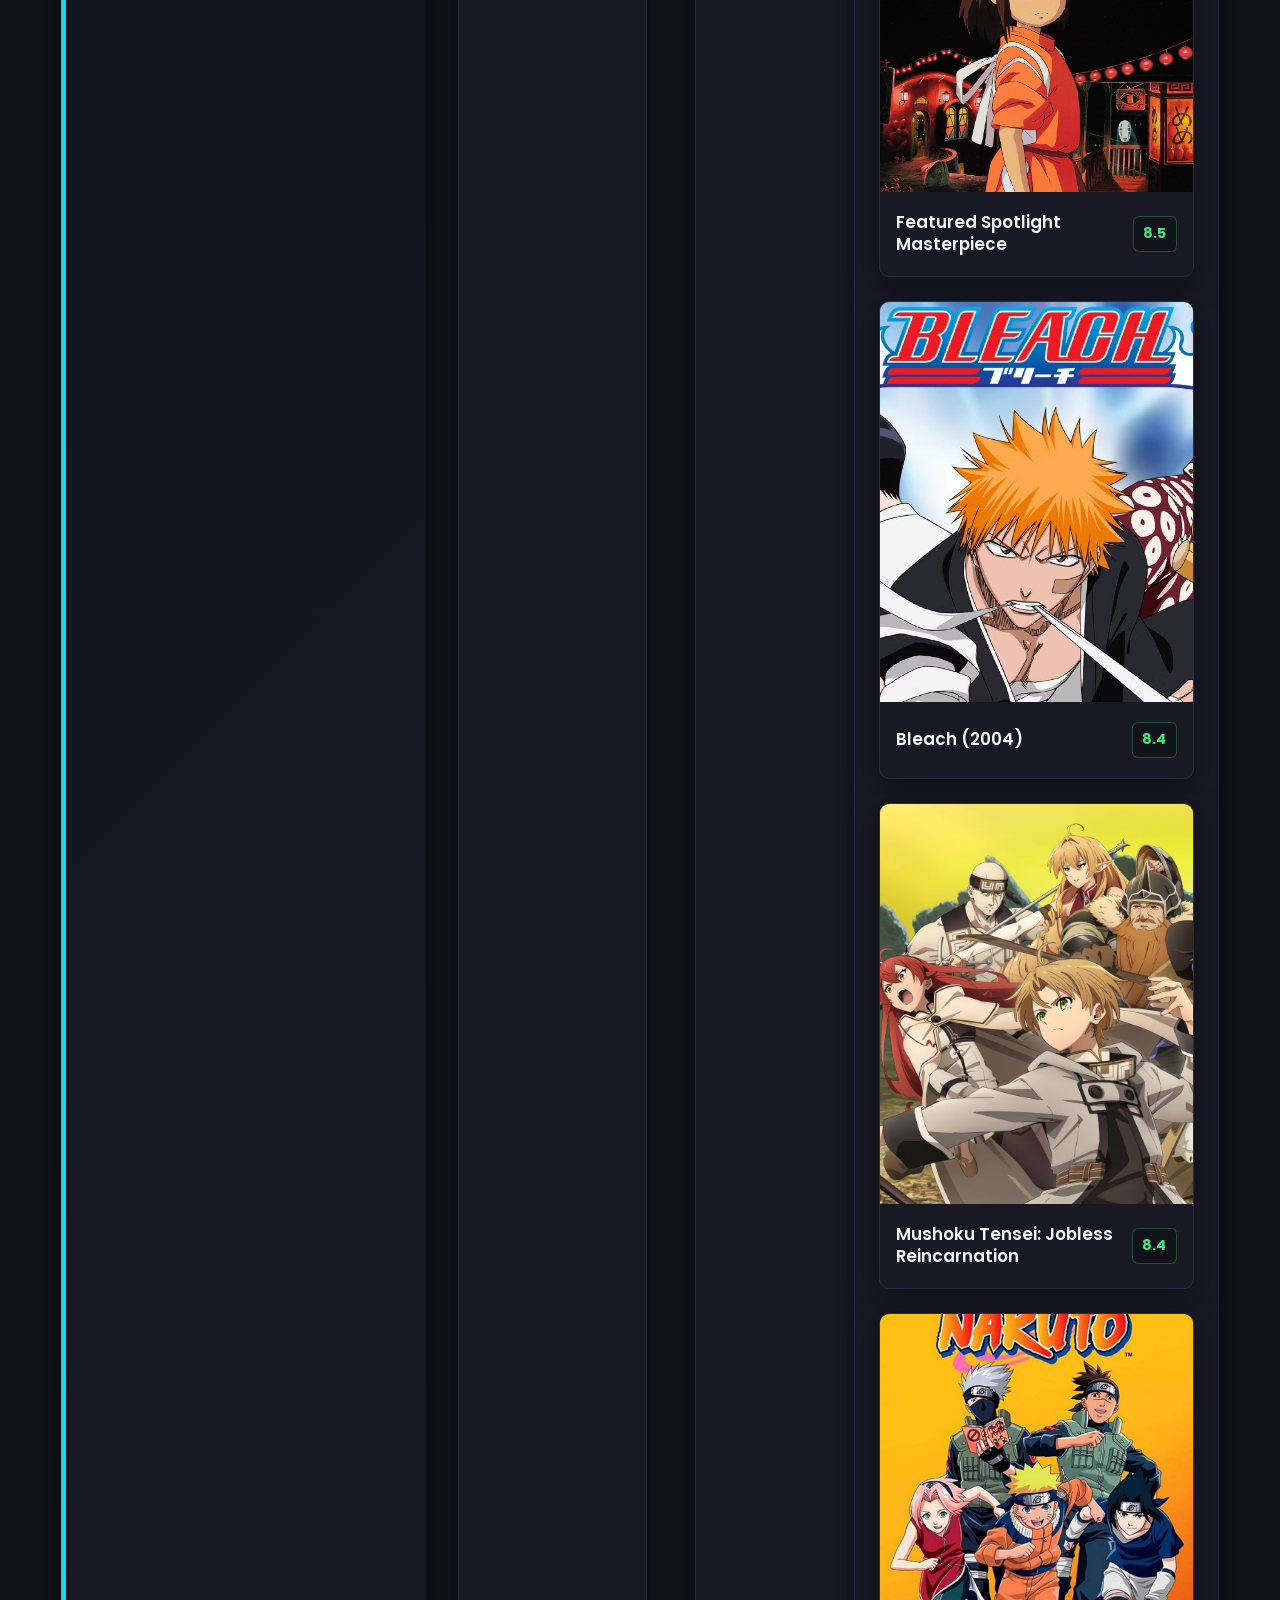
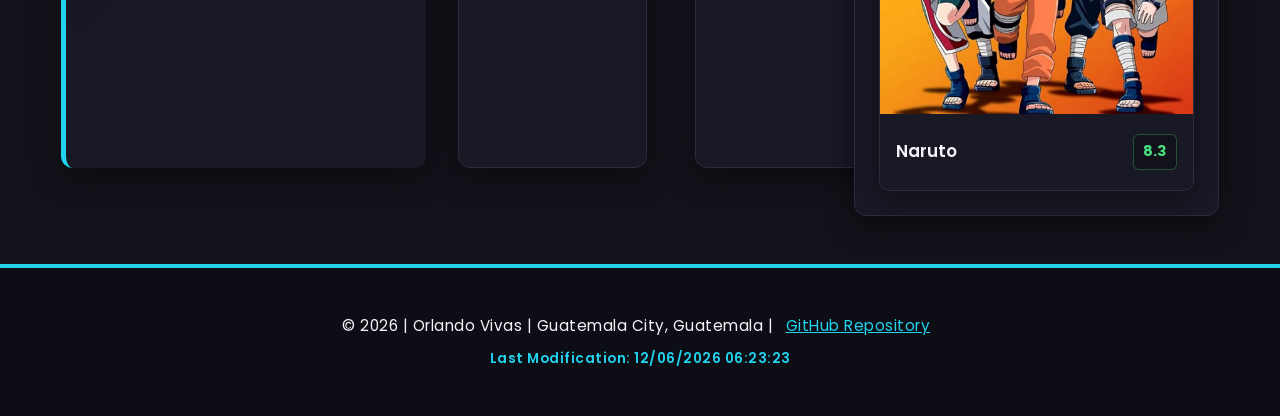
==== commit dcb2177d: "Rename directory page to manga page, establishing separate anime (home) and manga (store) hubs" ====
--- a/project/index.html
+++ b/project/index.html
@@ -37,7 +37,7 @@
             <button id="menu-btn" aria-label="Toggle navigation menu" aria-expanded="false" aria-controls="site-nav">&#9776;</button>
             <nav id="site-nav" aria-label="Primary Navigation">
                 <a href="index.html" class="active">Home</a>
-                <a href="directory.html">Manga Store</a>
+                <a href="manga.html">Manga Store</a>
                 <a href="tracker.html" class="site-nav-cta">My Watchlist!</a>
                 <a href="siteplan.html">Site Plan</a>
             </nav>
@@ -45,10 +45,9 @@
     </header>
 
     <main id="main">
-        <!-- Introduction Hero Panel -->
         <section class="intro-section" aria-labelledby="hero-heading">
             <h2 id="hero-heading">Step Into the OtakuUniverse</h2>
-            <p>Welcome to OtakuVerse! Explore detailed anime movies, search database registries in real-time, and manage your personal watch backlog. Add series and gaming titles to your custom queue and let our portal store your progress persistently.</p>
+            <p>Welcome to OtakuVerse! Explore detailed anime recommendations, search our live manga catalog, and manage your personal backlog. Add series and gaming titles to your custom queue and let our portal store your progress persistently.</p>
         </section>
 
         <!-- Home Grid Dashboard -->
